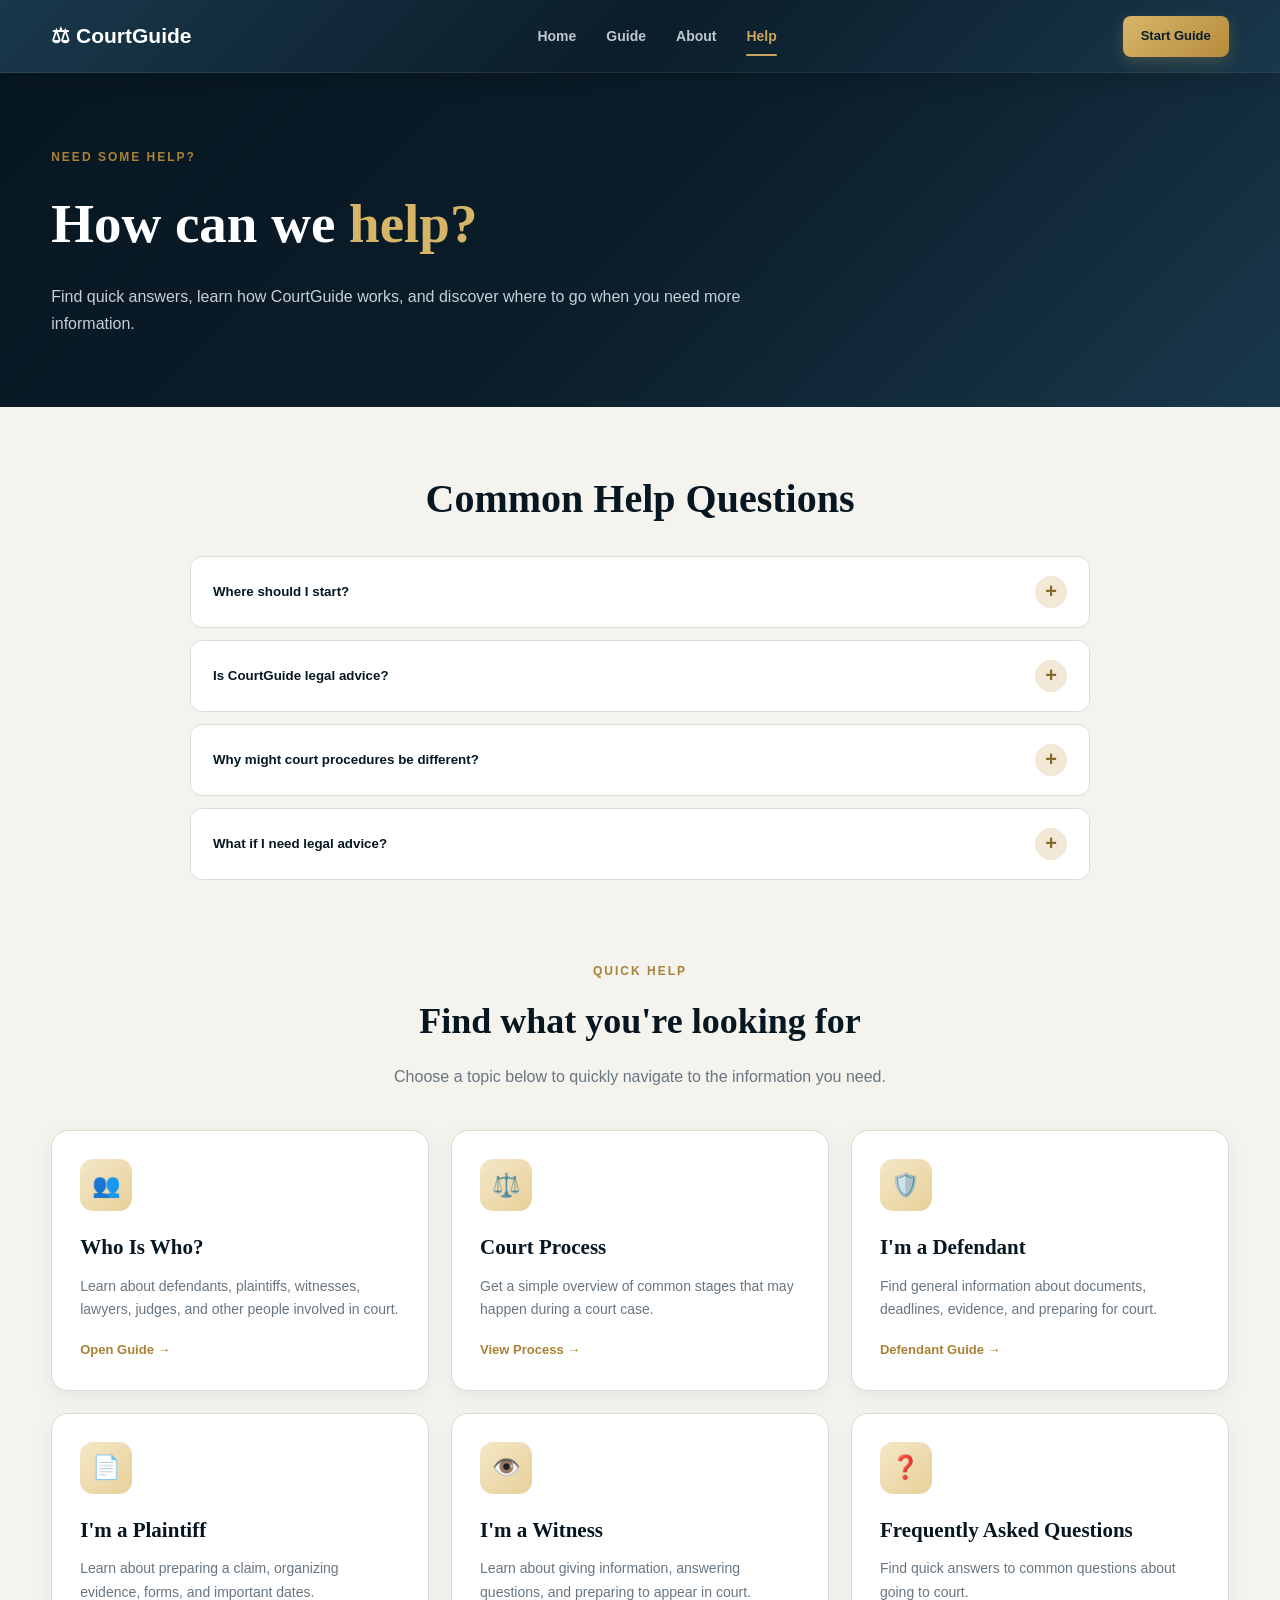
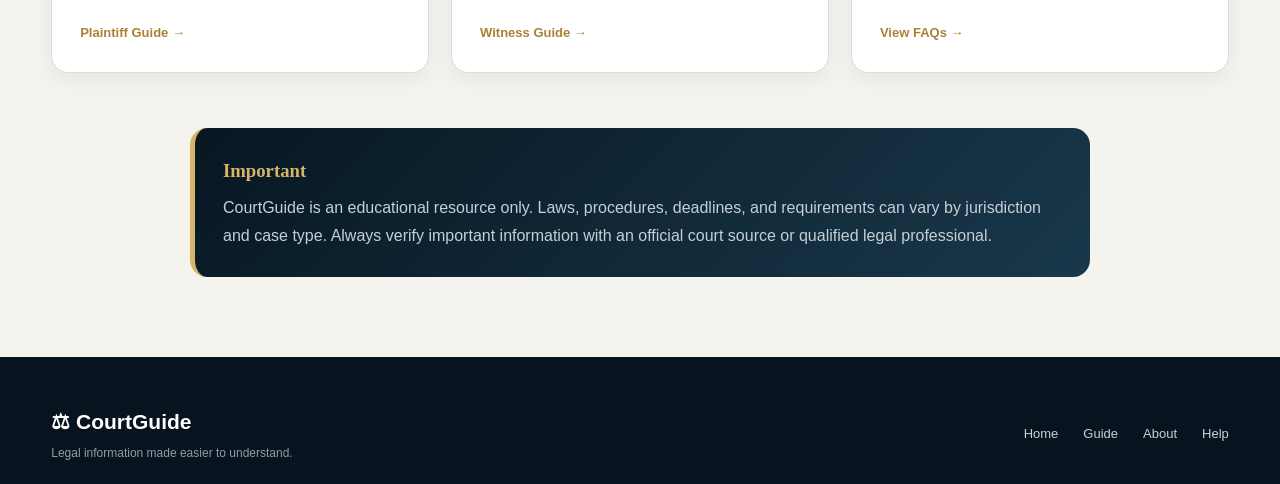
==== CourtGuideLaw-main/Court Law Guide (2)/Court Law Guide/Help.html @ 1403227d "Add files via upload" ====
<!DOCTYPE html>

<html lang="en">

<head>
    <meta charset="UTF-8">
    <meta name="viewport" content="width=device-width, initial-scale=1.0">


<title>CourtGuide | Help</title>

<link rel="stylesheet" href="style.css">

<style>
    /* =========================
       HELP PAGE
    ========================= */

    .feature-card {
    padding: 30px;

    background: white;

    border: 1px solid #e2ded5;
    border-radius: 17px;

    box-shadow:
        0 6px 20px rgba(0, 0, 0, 0.05);

    transition: 0.25s ease;
}

.feature-card:hover {
    transform: translateY(-6px);

    border-color: #c8a45d;

    box-shadow:
        0 14px 30px rgba(0, 0, 0, 0.09);
}

    .help-page {
        background: #f5f3ee;
    }

    .help-header {
        background: linear-gradient(135deg, #071722, #0b1d2a, #19384b);
        color: white;
        padding: 70px 0;
    }

    .help-header h1 {
        margin: 0 0 15px;
        font-family: Georgia, "Times New Roman", serif;
        font-size: 55px;
    }

    .help-header h1 span {
        color: #d7b568;
    }

    .help-header p {
        max-width: 700px;
        margin: 0;
        color: #c5d0d6;
        line-height: 1.7;
    }

    .help-content {
        padding: 65px 0 80px;
    }

    .help-heading {
        text-align: center;
        max-width: 700px;
        margin: 0 auto 40px;
    }

    .eyebrow {
        display: inline-block;
        margin-bottom: 12px;
        color: #a98235;
        font-size: 12px;
        font-weight: bold;
        letter-spacing: 2px;
    }

    .help-heading h2 {
        margin: 0 0 12px;
        color: #071722;
        font-family: Georgia, "Times New Roman", serif;
        font-size: 36px;
    }

    .help-heading p {
        color: #687681;
        line-height: 1.7;
    }

    /* =========================
       HELP CARDS
    ========================= */

    .help-grid {
        display: grid;
        grid-template-columns: repeat(3, 1fr);
        gap: 22px;
    }

    .help-card {
        position: relative;
        padding: 28px;
        background: white;
        border: 1px solid #dedbd3;
        border-radius: 17px;
        text-decoration: none;
        color: inherit;
        box-shadow: 0 7px 22px rgba(7, 23, 34, 0.06);

        transition:
            transform 0.3s ease,
            box-shadow 0.3s ease,
            border-color 0.3s ease;
    }

    .help-card:hover {
        transform: translateY(-7px);
        border-color: #d7b568;
        box-shadow: 0 16px 35px rgba(7, 23, 34, 0.13);
    }

.help-icon {
    width: 52px;
    height: 52px;

    display: flex;
    align-items: center;
    justify-content: center;

    margin-bottom: 20px;

    border-radius: 13px;

    background: linear-gradient(135deg, #f5e8c8, #e7cf98);

    font-size: 23px;

    transition:
        transform 0.45s cubic-bezier(0.22, 1, 0.36, 1),
        box-shadow 0.45s ease;
}

.help-card:hover .help-icon {
    transform: translateY(-7px) scale(1.08) rotate(-6deg);

    background: linear-gradient(
                135deg,
                #d7b568,
                #f0d99d
            );

    box-shadow:
        0 8px 16px rgba(11, 29, 42, 0.12);
}
    .help-card h3 {
        margin: 0 0 10px;
        color: #071722;
        font-family: Georgia, "Times New Roman", serif;
        font-size: 21px;
    }

    .help-card p {
        margin: 0;
        color: #687681;
        font-size: 14px;
        line-height: 1.7;
    }

    .help-card span {
        display: inline-block;
        margin-top: 18px;
        color: #a98235;
        font-size: 13px;
        font-weight: bold;

        transition: transform 0.25s ease;
    }

    .help-card:hover span {
        transform: translateX(5px);
    }

    /* =========================
       FAQ HELP
    ========================= */

    .help-faq {
        max-width: 900px;
        margin: 60px auto 0;
    }

    .help-faq h2 {
        margin-bottom: 25px;
        text-align: center;
        color: #071722;
        font-family: Georgia, "Times New Roman", serif;
        font-size: 40px;
    }

    .help-question {
        width: 100%;
        padding: 19px 22px;

        display: flex;
        align-items: center;
        justify-content: space-between;

        border: none;
        background: white;

        color: #071722;
        text-align: left;
        font-weight: bold;

        cursor: pointer;
    }

    .help-faq-item {
        overflow: hidden;
        margin-bottom: 12px;

        background: white;
        border: 1px solid #dedbd3;
        border-radius: 13px;

        transition: 0.25s ease;
    }

    .help-faq-item:hover {
        border-color: #d7b568;
    }

    .help-plus {
        width: 32px;
        height: 32px;

        display: flex;
        align-items: center;
        justify-content: center;

        border-radius: 50%;
        background: #f1e8d5;
        color: #8b682c;

        font-size: 20px;

        transition: 0.25s ease;
    }

    .help-question.open .help-plus {
        transform: rotate(45deg);
        background: #d7b568;
        color: #071722;
    }

    .help-answer {
        max-height: 0;
        overflow: hidden;
        background: #faf9f5;
        transition: max-height 0.3s ease;
    }

    .help-answer p {
        margin: 0;
        padding: 0 22px 20px;

        color: #687681;
        line-height: 1.7;
        font-size: 14px;
    }

    /* =========================
       NOTICE
    ========================= */

    .help-notice {
        max-width: 900px;
        margin: 55px auto 0;

        padding: 28px;

        background: linear-gradient(135deg, #071722, #19384b);
        color: white;

        border-radius: 17px;
        border-left: 5px solid #d7b568;
    }

    .help-notice h3 {
        margin: 0 0 8px;
        color: #d7b568;
        font-family: Georgia, "Times New Roman", serif;
    }

    .help-notice p {
        margin: 0;
        color: #c5d0d6;
        line-height: 1.7;
    }

    /* =========================
       MOBILE
    ========================= */

    @media (max-width: 900px) {
        .help-grid {
            grid-template-columns: repeat(2, 1fr);
        }
    }

    @media (max-width: 600px) {
        .help-header h1 {
            font-size: 42px;
        }

        .help-grid {
            grid-template-columns: 1fr;
        }

        .help-heading h2 {
            font-size: 30px;
        }
    }
</style>


</head>

<body class="help-page">


<!-- NAVBAR -->

<header class="navbar">

    <div class="container nav-container">

        <a href="index.html" class="logo">
            ⚖ CourtGuide
        </a>

        <nav>
            <a href="index.html">
                Home
            </a>

            <a href="guide.html">
                Guide
            </a>

            <a href="about.html">
                About
            </a>

            <a href="help.html" class="active">
                Help
            </a>
        </nav>

        <a href="guide.html" class="nav-button">
            Start Guide
        </a>

    </div>

</header>


<!-- HEADER -->

<section class="help-header">

    <div class="container">

        <span class="eyebrow">
            NEED SOME HELP?
        </span>

        <h1>
            How can we <span>help?</span>
        </h1>

        <p>
            Find quick answers, learn how CourtGuide works,
            and discover where to go when you need more
            information.
        </p>

    </div>

</section>

 <!-- FAQ -->

        <div class="help-faq">

            <h2>
                Common Help Questions
            </h2>


            <div class="help-faq-item">

                <button
                    class="help-question"
                    onclick="toggleHelpFAQ(this)"
                    type="button">

                    <span>
                        Where should I start?
                    </span>

                    <span class="help-plus">
                        +
                    </span>

                </button>

                <div class="help-answer">

                    <p>
                        If you are unsure where to begin,
                        start with the Who Is Who section
                        of the Guide. It can help you identify
                        the role that best describes your
                        situation.
                    </p>

                </div>

            </div>


            <div class="help-faq-item">

                <button
                    class="help-question"
                    onclick="toggleHelpFAQ(this)"
                    type="button">

                    <span>
                        Is CourtGuide legal advice?
                    </span>

                    <span class="help-plus">
                        +
                    </span>

                </button>

                <div class="help-answer">

                    <p>
                        No. CourtGuide provides general
                        educational information. It does not
                        replace advice from a qualified lawyer
                        or official court resource.
                    </p>

                </div>

            </div>


            <div class="help-faq-item">

                <button
                    class="help-question"
                    onclick="toggleHelpFAQ(this)"
                    type="button">

                    <span>
                        Why might court procedures be different?
                    </span>

                    <span class="help-plus">
                        +
                    </span>

                </button>

                <div class="help-answer">

                    <p>
                        Court procedures can vary depending
                        on the location, type of case, and
                        court involved. Always check the
                        official information that applies
                        to your situation.
                    </p>

                </div>

            </div>


            <div class="help-faq-item">

                <button
                    class="help-question"
                    onclick="toggleHelpFAQ(this)"
                    type="button">

                    <span>
                        What if I need legal advice?
                    </span>

                    <span class="help-plus">
                        +
                    </span>

                </button>

                <div class="help-answer">

                    <p>
                        Consider contacting a qualified legal
                        professional or an appropriate official
                        court resource for information specific
                        to your situation.
                    </p>

                </div>

            </div>

        </div>

<!-- CONTENT -->

<main class="help-content">

    <div class="container">

        <div class="help-heading">

            <span class="eyebrow">
                QUICK HELP
            </span>

            <h2>
                Find what you're looking for
            </h2>

            <p>
                Choose a topic below to quickly navigate
                to the information you need.
            </p>

        </div>


        <!-- HELP CARDS -->

        <div class="help-grid">

            <a href="guide.html?section=roles" class="help-card">

                <div class="help-icon">
                    👥
                </div>

                <h3>
                    Who Is Who?
                </h3>

                <p>
                    Learn about defendants, plaintiffs,
                    witnesses, lawyers, judges, and other
                    people involved in court.
                </p>

                <span>
                    Open Guide →
                </span>

            </a>


            <a href="guide.html?section=process" class="help-card">

                <div class="help-icon">
                    ⚖️
                </div>

                <h3>
                    Court Process
                </h3>

                <p>
                    Get a simple overview of common stages
                    that may happen during a court case.
                </p>

                <span>
                    View Process →
                </span>

            </a>


            <a href="guide.html?section=defendant" class="help-card">

                <div class="help-icon">
                    🛡️
                </div>

                <h3>
                    I'm a Defendant
                </h3>

                <p>
                    Find general information about documents,
                    deadlines, evidence, and preparing for court.
                </p>

                <span>
                    Defendant Guide →
                </span>

            </a>


            <a href="guide.html?section=plaintiff" class="help-card">

                <div class="help-icon">
                    📄
                </div>

                <h3>
                    I'm a Plaintiff
                </h3>

                <p>
                    Learn about preparing a claim, organizing
                    evidence, forms, and important dates.
                </p>

                <span>
                    Plaintiff Guide →
                </span>

            </a>


            <a href="guide.html?section=witness" class="help-card">

                <div class="help-icon">
                    👁️
                </div>

                <h3>
                    I'm a Witness
                </h3>

                <p>
                    Learn about giving information, answering
                    questions, and preparing to appear in court.
                </p>

                <span>
                    Witness Guide →
                </span>

            </a>


            <a href="guide.html?section=faq" class="help-card">

                <div class="help-icon">
                    ❓
                </div>

                <h3>
                    Frequently Asked Questions
                </h3>

                <p>
                    Find quick answers to common questions
                    about going to court.
                </p>

                <span>
                    View FAQs →
                </span>

            </a>

        </div>

<!-- NOTICE -->

        <div class="help-notice">

            <h3>
                Important
            </h3>

            <p>
                CourtGuide is an educational resource only.
                Laws, procedures, deadlines, and requirements
                can vary by jurisdiction and case type.
                Always verify important information with an
                official court source or qualified legal
                professional.
            </p>

        </div>

    </div>

</main>

<!-- FOOTER -->

<footer>

    <div class="container footer-content">

        <div>

            <a href="index.html" class="logo">
                ⚖ CourtGuide
            </a>

            <p>
                Legal information made easier to understand.
            </p>

        </div>

        <div class="footer-links">

            <a href="index.html">
                Home
            </a>

            <a href="guide.html">
                Guide
            </a>

            <a href="about.html">
                About
            </a>

            <a href="help.html">
                Help
            </a>

        </div>

    </div>

</footer>


<!-- FAQ JAVASCRIPT -->

<script>

    function toggleHelpFAQ(button) {

        const answer = button.nextElementSibling;
        const isOpen = button.classList.contains("open");

        document
            .querySelectorAll(".help-question")
            .forEach(function(item) {
                item.classList.remove("open");
            });

        document
            .querySelectorAll(".help-answer")
            .forEach(function(item) {
                item.style.maxHeight = null;
            });

        if (!isOpen) {

            button.classList.add("open");

            answer.style.maxHeight =
                answer.scrollHeight + "px";

        }

    }

</script>


</body>
</html>
---- CourtGuideLaw-main/Court Law Guide (2)/Court Law Guide/style.css ----
/* =========================================================
   COURTGUIDE
========================================================= */

/* =========================
   RESET
========================= */

* {
    margin: 0;
    padding: 0;
    box-sizing: border-box;
}

html {
    scroll-behavior: smooth;
}

body {
    font-family: Arial, Helvetica, sans-serif;
    background: #f5f3ee;
    color: #26343d;
    line-height: 1.6;
}

a {
    text-decoration: none;
    color: inherit;
}

button {
    font-family: inherit;
}

img {
    max-width: 100%;
    height: auto;
}


/* =========================
   VARIABLES
========================= */

:root {
    --navy-dark: #071722;
    --navy: #0b1d2a;
    --navy-light: #19384b;

    --gold: #c8a45d;
    --gold-light: #e2ca91;
    --gold-pale: #f3ead7;

    --cream: #f5f3ee;
    --white: #ffffff;

    --text: #26343d;
    --muted: #687681;
    --border: #dedbd3;

    --green: #3c9b72;
    --red: #c95c5c;
    --yellow: #d7a83f;

    --shadow-sm: 0 4px 12px rgba(0, 0, 0, 0.05);
    --shadow-md: 0 8px 25px rgba(0, 0, 0, 0.07);
    --shadow-lg: 0 15px 35px rgba(0, 0, 0, 0.11);

    --radius-sm: 8px;
    --radius-md: 12px;
    --radius-lg: 16px;
}


/* =========================
   CONTAINER
========================= */

.container {
    width: min(92%, 1180px);
    margin: 0 auto;
}


/* =========================================================
   NAVBAR
========================================================= */

.navbar {
    position: sticky;
    top: 0;
    z-index: 1000;

    background: linear-gradient(
        135deg,
        var(--navy-light),
        var(--navy),
        var(--navy-light)
    );

    color: white;

    border-bottom: 1px solid rgba(255, 255, 255, 0.08);

    box-shadow:
        0 4px 20px rgba(0, 0, 0, 0.18);
}

.nav-container {
    min-height: 72px;

    display: flex;
    align-items: center;
    justify-content: space-between;

    gap: 30px;
}

.logo {
    display: inline-flex;
    align-items: center;

    color: white;

    font-size: 21px;
    font-weight: 700;

    transition: 0.25s ease;
}

.logo:hover {
    color: var(--gold-light);
}


/* Navigation */

nav {
    display: flex;
    align-items: center;
    gap: 30px;
}

nav a {
    position: relative;

    color: #bdc8cf;

    font-size: 14px;
    font-weight: 600;

    padding: 25px 0;

    transition: 0.25s ease;
}

nav a:hover {
    color: white;
}

nav a.active {
    color: var(--gold);
}

nav a.active::after {
    content: "";

    position: absolute;
    left: 0;
    right: 0;
    bottom: 16px;

    height: 2px;

    background: var(--gold);
    border-radius: 10px;
}


/* Navbar CTA */

.nav-button {
    display: inline-flex;
    align-items: center;
    justify-content: center;

    padding: 10px 18px;

    border-radius: var(--radius-sm);

    background: linear-gradient(
        135deg,
        #d7b568,
        #b78c3e
    );

    color: #0b1d2a;

    font-size: 13px;
    font-weight: 700;

    box-shadow:
        0 5px 15px rgba(200, 164, 93, 0.25);

    transition: 0.25s ease;
}

.nav-button:hover {
    color: #071722;

    transform: translateY(-2px);

    box-shadow:
        0 8px 20px rgba(200, 164, 93, 0.35);
}


/* =========================================================
   GENERAL BUTTONS
========================================================= */

.button,
.primary-button,
.secondary-button {
    display: inline-flex;
    align-items: center;
    justify-content: center;

    min-height: 46px;
    padding: 12px 22px;

    border-radius: 9px;

    font-size: 14px;
    font-weight: 700;

    cursor: pointer;

    transition:
        transform 0.25s ease,
        box-shadow 0.25s ease,
        background 0.25s ease,
        color 0.25s ease,
        border-color 0.25s ease;
}

.primary-button {
    background: linear-gradient(
        135deg,
        #d7b568,
        #b78c3e
    );

    color: #0b1d2a;

    box-shadow:
        0 6px 18px rgba(200, 164, 93, 0.25);
}

.primary-button:hover {
    transform: translateY(-3px);

    background: linear-gradient(
        135deg,
        #e5ca8b,
        #c49b4d
    );

    box-shadow:
        0 10px 24px rgba(200, 164, 93, 0.3);
}

.secondary-button {
    border: 1px solid rgba(255, 255, 255, 0.3);

    background: rgba(255, 255, 255, 0.04);

    color: white;
}

.secondary-button:hover {
    transform: translateY(-3px);

    border-color: var(--gold);

    background: rgba(200, 164, 93, 0.1);

    color: var(--gold-light);
}

.button {
    border: none;

    background: var(--gold);

    color: var(--navy);
}

.button:hover {
    transform: translateY(-3px);
    box-shadow: var(--shadow-md);
}


/* =========================================================
   HERO
========================================================= */

.hero {
    position: relative;
    overflow: hidden;

    background:
        radial-gradient(
            circle at 80% 20%,
            rgba(200, 164, 93, 0.12),
            transparent 30%
        ),
        linear-gradient(
            135deg,
            var(--navy-dark),
            var(--navy),
            var(--navy-light)
        );

    color: white;

    padding: 105px 0;
}

.hero::after {
    content: "";

    position: absolute;

    width: 350px;
    height: 350px;

    right: -150px;
    bottom: -180px;

    border-radius: 50%;

    background: rgba(200, 164, 93, 0.06);
}

.hero .container {
    position: relative;
    z-index: 1;
}

.eyebrow {
    display: inline-block;

    margin-bottom: 15px;

    color: var(--gold);

    font-size: 11px;
    font-weight: 800;

    letter-spacing: 2px;
}

.hero h1 {
    max-width: 850px;

    margin-bottom: 24px;

    font-family: Georgia, "Times New Roman", serif;

    font-size: clamp(44px, 7vw, 72px);

    line-height: 1.05;

    letter-spacing: -1px;
}

.hero h1 span {
    display: block;
    color: var(--gold);
}

.hero p {
    max-width: 680px;

    margin-bottom: 30px;

    color: #bdc8cf;

    font-size: 16px;
    line-height: 1.8;
}

.hero-buttons {
    display: flex;
    flex-wrap: wrap;
    gap: 14px;
}


/* =========================================================
   SECTIONS
========================================================= */

.section {
    padding: 85px 0;
}

.alternate-section {
    background: #ffffff;
}

.section-heading {
    max-width: 700px;

    margin: 0 auto 45px;

    text-align: center;
}

.section-heading h2 {
    margin-bottom: 12px;

    color: var(--navy);

    font-family: Georgia, "Times New Roman", serif;

    font-size: clamp(32px, 5vw, 44px);

    line-height: 1.15;
}

.section-heading p {
    color: var(--muted);
}


/* =========================================================
   HOME CARDS
========================================================= */

.info-card-grid {
    display: grid;
    grid-template-columns: repeat(3, 1fr);
    gap: 22px;
}

.guide-card {
    position: relative;
    overflow: hidden;

    width: 100%;

    background: white;

    border: 1px solid #e2ded5;

    border-radius: var(--radius-lg);

    padding: 27px;

    box-shadow: var(--shadow-sm);

    cursor: pointer;

    text-align: left;

    font-family: inherit;

    transition:
        transform 0.3s ease,
        border-color 0.3s ease,
        box-shadow 0.3s ease,
        background 0.3s ease;
}

.guide-card::before {
    content: "";

    position: absolute;

    top: 0;
    left: 0;

    width: 100%;
    height: 4px;

    background: linear-gradient(
        90deg,
        var(--gold),
        var(--gold-light)
    );
}

.guide-card:hover {
    transform: translateY(-7px);

    border-color: var(--gold);

    box-shadow: var(--shadow-lg);
}

.home-card {
    display: block;
    min-height: 225px;
}


/* =========================
   GUIDE ICON HOVER
========================= */

.organize-button-container {
    margin-top: 18px;
    position: relative;
    z-index: 2;
}

.organize-button {
    display: inline-block;
    padding: 10px 16px;
    background: #0b1d2a;
    color: white;
    border-radius: 10px;
    text-decoration: none;
    font-size: 13px;
    font-weight: bold;
    transition: 0.25s ease;
}

.organize-button:hover {
    transform: translateY(-3px);
    background: #d7b568;
    color: #071722;
}

.guide-icon {
    width: 52px;
    height: 52px;
    display: flex;
    align-items: center;
    justify-content: center;
    margin-bottom: 18px;
    border-radius: 14px;

    background: linear-gradient(135deg, #f5e8c8, #e7cf98);
    color: #0b1d2a;
    font-size: 23px;

    box-shadow: 0 5px 12px rgba(11, 29, 42, 0.10);

    transform: translateY(0) scale(1) rotate(0deg);

    transition:
        transform 0.45s cubic-bezier(0.22, 1, 0.36, 1),
        background 0.45s ease,
        box-shadow 0.45s ease;
}

.guide-card:hover .guide-icon {
    transform: translateY(-7px) scale(1.08) rotate(-6deg);

    background: linear-gradient(135deg, #d7b568, #f0d99d);

    box-shadow: 0 12px 24px rgba(11, 29, 42, 0.20);
}
.guide-card h3 {
    margin-bottom: 10px;

    color: var(--navy);

    font-family: Georgia, "Times New Roman", serif;

    font-size: 21px;

    transition: 0.25s ease;
}

.guide-card p {
    color: var(--muted);

    font-size: 13px;

    line-height: 1.7;
}

.card-link {
    display: inline-block;

    margin-top: 17px;

    color: #9b742e;

    font-size: 12px;
    font-weight: 700;

    transition: 0.25s ease;
}

.guide-card:hover .card-link {
    color: var(--navy);
}

.dark-card {
    background: white;
}

.dark-card .guide-icon {
    background: rgba(215, 181, 104, 0.15);
    color: var(--gold);
}

.dark-card .card-link {
    color: var(--gold);
}


/* =========================================================
   CARD ARROW
========================================================= */

.guide-card::after {
    content: "→";

    position: absolute;

    top: 20px;
    right: 20px;

    width: 32px;
    height: 32px;

    display: flex;
    align-items: center;
    justify-content: center;

    border-radius: 50%;

    background: #f3ead7;

    color: #8b682c;

    transition:
        transform 0.3s ease,
        background 0.3s ease,
        color 0.3s ease;
}

.guide-card:hover::after {
    transform: translateX(5px);

    background: #d7b568;

    color: #071722;
}


/* =========================================================
   CARD MORE INFORMATION
========================================================= */

.more-info {
    max-height: 0;

    opacity: 0;

    overflow: hidden;

    margin-top: 0;

    color: #52616b;

    font-size: 13px;

    line-height: 1.6;

    transform: translateY(-8px);

    transition:
        max-height 0.45s ease,
        opacity 0.35s ease,
        margin-top 0.35s ease,
        transform 0.35s ease;
}

.guide-card:hover .more-info {
    max-height: 120px;

    opacity: 1;

    margin-top: 15px;

    transform: translateY(0);
}

.card-action {
    display: block;

    margin-top: 16px;

    color: #9a7735;

    font-size: 13px;
    font-weight: 700;

    transition:
        transform 0.3s ease,
        color 0.3s ease;
}

.guide-card:hover .card-action {
    transform: translateX(5px);

    color: var(--navy);
}


/* =========================================================
   ORGANIZE BUTTON
========================================================= */

.organize-button-container {
    margin-top: 18px;
}

.organize-button {
    display: inline-flex;
    align-items: center;
    justify-content: center;

    padding: 11px 18px;

    background: linear-gradient(
        135deg,
        #19384b,
        #0b1d2a
    );

    color: white;

    border-radius: 10px;

    text-decoration: none;

    font-size: 13px;
    font-weight: bold;

    box-shadow:
        0 5px 14px rgba(11, 29, 42, 0.15);

    transition:
        transform 0.25s ease,
        box-shadow 0.25s ease,
        background 0.25s ease;
}

.organize-button:hover {
    transform: translateY(-3px);

    background: linear-gradient(
        135deg,
        #d7b568,
        #c8a45d
    );

    color: #071722;

    box-shadow:
        0 9px 20px rgba(11, 29, 42, 0.18);
}


/* =========================================================
   QUICK HELP
========================================================= */

.two-column {
    display: grid;

    grid-template-columns: 1fr 1fr;

    align-items: center;

    gap: 60px;
}

.two-column h2 {
    margin-bottom: 15px;

    color: var(--navy);

    font-family: Georgia, "Times New Roman", serif;

    font-size: 40px;

    line-height: 1.15;
}

.two-column > div:first-child p {
    max-width: 560px;
    color: var(--muted);
}

.quick-links {
    display: flex;
    flex-direction: column;
    gap: 12px;
}

.quick-link {
    display: flex;
    align-items: center;

    gap: 15px;

    padding: 17px 18px;

    background: white;

    border: 1px solid var(--border);

    border-radius: 12px;

    box-shadow: var(--shadow-sm);

    transition:
        transform 0.25s ease,
        border-color 0.25s ease,
        box-shadow 0.25s ease;
}

.quick-link:hover {
    transform: translateX(6px);

    border-color: var(--gold);

    box-shadow: var(--shadow-md);
}

.quick-link > span {
    width: 44px;
    height: 44px;

    display: flex;
    align-items: center;
    justify-content: center;

    flex-shrink: 0;

    border-radius: 10px;

    background: var(--gold-pale);

    font-size: 20px;

    transition:
        transform 0.3s ease,
        background 0.3s ease,
        box-shadow 0.3s ease;
}

.quick-link:hover > span {
    transform:
        translateY(-4px)
        scale(1.08)
        rotate(-4deg);

    background: #d7b568;

    box-shadow:
        0 8px 16px rgba(11, 29, 42, 0.12);
}

.quick-link div {
    flex: 1;
}

.quick-link strong {
    display: block;

    color: var(--navy);

    font-size: 14px;
}

.quick-link small {
    color: var(--muted);
    font-size: 11px;
}

.quick-link b {
    color: var(--gold);
    font-size: 20px;
}


/* =========================================================
   DISCLAIMER
========================================================= */

.disclaimer-box,
.process-note {
    padding: 28px;

    border-left: 5px solid #d7b568;

    background:
        linear-gradient(
            135deg,
            var(--navy-dark),
            var(--navy-light)
        );

    color: white;

    border-radius: var(--radius-lg);

    box-shadow: var(--shadow-md);
}

.disclaimer-box h3,
.process-note h3 {
    margin-bottom: 8px;

    font-family: Georgia, "Times New Roman", serif;

    font-size: 22px;
}

.disclaimer-box p,
.process-note p {
    color: #c5d0d6;
    line-height: 1.75;
}


/* =========================================================
   GUIDE PAGE
========================================================= */

.guide-page {
    background: var(--cream);
}

.guide-header {
    position: relative;
    overflow: hidden;

    background:
        radial-gradient(
            circle at 85% 20%,
            rgba(200, 164, 93, 0.13),
            transparent 30%
        ),
        linear-gradient(
            135deg,
            var(--navy-dark),
            var(--navy),
            var(--navy-light)
        );

    color: white;

    padding: 75px 0;
}

.guide-header h1 {
    margin-bottom: 15px;

    font-family: Georgia, "Times New Roman", serif;

    font-size: clamp(42px, 6vw, 58px);

    line-height: 1.1;
}

.guide-header h1 span {
    color: var(--gold);
}

.guide-header p {
    max-width: 700px;

    color: #c5d0d6;

    line-height: 1.8;
}

.guide-content {
    padding: 60px 0 90px;
}


/* =========================================================
   GUIDE TABS
========================================================= */

.guide-tabs {
    display: flex;

    justify-content: center;
    align-items: center;

    flex-wrap: wrap;

    gap: 10px;

    margin-bottom: 32px;
}

.guide-tab {
    position: relative;

    min-width: 125px;

    padding: 13px 19px;

    border: 2px solid #ddd8ce;

    border-radius: 11px;

    background: white;

    color: #52616b;

    font-size: 13px;
    font-weight: 700;

    cursor: pointer;

    transition: 0.25s ease;
}

.guide-tab:hover {
    background: #faf6eb;

    border-color: var(--gold);

    color: #8b682c;

    transform: translateY(-2px);

    box-shadow: var(--shadow-sm);
}

.guide-tab.active {
    background:
        linear-gradient(
            135deg,
            var(--navy-light),
            var(--navy)
        );

    border-color: var(--navy);

    color: white;

    box-shadow:
        0 8px 20px rgba(11, 29, 42, 0.2);

    transform: translateY(-2px);
}

.guide-tab.active::after {
    content: "";

    position: absolute;

    left: 25%;
    right: 25%;

    bottom: -7px;

    height: 3px;

    border-radius: 10px;

    background: var(--gold);
}


/* =========================================================
   GUIDE SECTIONS
========================================================= */

.guide-section {
    display: none;

    max-width: 1100px;

    margin: 0 auto;

    padding: 38px;

    background: white;

    border: 1px solid var(--border);

    border-radius: var(--radius-lg);

    box-shadow: var(--shadow-md);

    animation: guideFade 0.3s ease;
}

.guide-section.active {
    display: block;
}

@keyframes guideFade {
    from {
        opacity: 0;
        transform: translateY(8px);
    }

    to {
        opacity: 1;
        transform: translateY(0);
    }
}

.guide-section > h2 {
    margin-bottom: 10px;

    color: var(--navy);

    font-family: Georgia, "Times New Roman", serif;

    font-size: 35px;

    line-height: 1.2;
}

.guide-intro {
    margin-bottom: 30px;

    color: var(--muted);

    line-height: 1.75;
}


/* =========================================================
   GUIDE CARDS
========================================================= */

.guide-cards {
    display: grid;

    grid-template-columns: repeat(3, 1fr);

    gap: 20px;
}

.guide-cards .guide-card {
    min-height: 205px;
}

.guide-cards .guide-card:hover {
    transform: translateY(-5px);
}


/* Warning */

.guide-card.warning {
    background: #fff8e8;
    border-color: #ead8aa;
}

.guide-card.warning::before {
    background: var(--yellow);
}


/* Success */

.guide-card.success {
    background: #f0faf5;
    border-color: #c9e4d5;
}

.guide-card.success::before {
    background: var(--green);
}


/* =========================================================
   FAQ
========================================================= */

.faq-list {
    display: flex;
    flex-direction: column;

    gap: 12px;
}

.faq-item {
    overflow: hidden;

    border: 1px solid var(--border);

    border-radius: 12px;

    background: white;

    transition:
        border-color 0.25s ease,
        box-shadow 0.25s ease;
}

.faq-item:hover {
    border-color: var(--gold);

    box-shadow: var(--shadow-sm);
}

.faq-question {
    width: 100%;

    min-height: 64px;

    display: flex;
    align-items: center;
    justify-content: space-between;

    gap: 20px;

    padding: 16px 19px;

    border: none;

    background: white;

    color: var(--navy);

    text-align: left;

    font-size: 14px;
    font-weight: 700;

    cursor: pointer;

    transition:
        background 0.25s ease;
}

.faq-question:hover {
    background: #faf8f2;
}

.faq-question > span:first-child {
    flex: 1;
}

.faq-question > span:last-child {
    width: 34px;
    height: 34px;

    display: flex;
    align-items: center;
    justify-content: center;

    flex-shrink: 0;

    border-radius: 50%;

    background: var(--gold-pale);

    color: #8b682c;

    font-size: 21px;

    transition:
        transform 0.3s ease,
        background 0.3s ease,
        color 0.3s ease;
}

.faq-item.open .faq-question > span:last-child {
    transform: rotate(45deg);

    background: var(--gold);

    color: var(--navy);
}

.faq-answer {
    display: block;

    height: 0;

    overflow: hidden;

    padding: 0 20px;

    background: #faf9f5;

    color: var(--muted);

    font-size: 14px;

    line-height: 1.75;

    transition:
        height 0.4s ease,
        padding-bottom 0.4s ease;
}

.faq-answer p {
    margin: 0;
}


/* =========================================================
   CONTACT PAGE
========================================================= */

.contact-page {
    max-width: 1100px;

    margin: 0 auto;

    padding: 80px 25px;
}

.contact-hero {
    max-width: 700px;

    margin: 0 auto 45px;

    text-align: center;
}

.contact-hero h1 {
    margin: 12px 0 18px;

    color: #061b2f;

    font-family: Georgia, "Times New Roman", serif;

    font-size: clamp(34px, 5vw, 56px);
}

.contact-hero p {
    color: #6d7982;

    font-size: 16px;

    line-height: 1.8;
}

.contact-container {
    display: grid;

    grid-template-columns: repeat(3, 1fr);

    gap: 20px;
}

.contact-card {
    padding: 30px 25px;

    background: white;

    border: 1px solid #dedbd3;

    border-radius: 16px;

    text-align: center;

    transition:
        transform 0.3s ease,
        box-shadow 0.3s ease,
        border-color 0.3s ease;
}

.contact-card:hover {
    transform: translateY(-6px);

    border-color: var(--gold);

    box-shadow:
        0 12px 28px rgba(6, 27, 47, 0.10);
}

.contact-icon {
    width: 60px;
    height: 60px;

    display: flex;
    align-items: center;
    justify-content: center;

    margin: 0 auto 20px;

    border-radius: 50%;

    background: #f3ead7;

    font-size: 26px;

    transition:
        transform 0.3s ease,
        background 0.3s ease,
        box-shadow 0.3s ease;
}

.contact-card:hover .contact-icon {
    transform:
        translateY(-5px)
        scale(1.1)
        rotate(5deg);

    background: #d7b568;

    box-shadow:
        0 8px 18px rgba(11, 29, 42, 0.15);
}

.contact-card h2 {
    margin-bottom: 14px;

    color: #061b2f;

    font-family: Georgia, "Times New Roman", serif;

    font-size: 24px;
}

.contact-card p {
    color: #6d7982;

    font-size: 14px;

    line-height: 1.8;
}

.contact-link {
    display: inline-block;

    margin-top: 12px;

    color: #9b7737;

    font-weight: 700;

    word-break: break-word;

    transition:
        color 0.25s ease,
        transform 0.25s ease;
}

.contact-link:hover {
    color: var(--navy);

    transform: translateY(-2px);
}

.contact-message {
    max-width: 700px;

    margin: 45px auto 0;

    padding: 35px 25px;

    border-radius: 16px;

    background: #061b2f;

    text-align: center;
}

.contact-message h2 {
    margin-bottom: 12px;

    color: #d7b568;

    font-family: Georgia, "Times New Roman", serif;
}

.contact-message p {
    margin: 0;

    color: #f5f3ee;

    line-height: 1.8;
}


/* =========================================================
   ABOUT PAGE
========================================================= */

.about-page {
    background: #f5f3ee;
    color: #263640;
}


/* About Hero */

.about-hero {
    position: relative;
    overflow: hidden;

    background:
        linear-gradient(
            135deg,
            #071722 0%,
            #0b1d2a 55%,
            #19384b 100%
        );

    color: white;

    padding: 85px 0;
}

.about-hero::after {
    content: "⚖";

    position: absolute;

    right: 8%;
    top: 50%;

    transform: translateY(-50%);

    font-size: 220px;

    color: rgba(215, 181, 104, 0.06);

    pointer-events: none;
}

.about-hero-content {
    max-width: 850px;

    position: relative;

    z-index: 1;
}

.about-hero h1 {
    margin: 12px 0 18px;

    font-family:
        Georgia,
        "Times New Roman",
        serif;

    font-size: clamp(42px, 6vw, 64px);

    line-height: 1.08;

    letter-spacing: -1px;
}

.about-hero h1 span {
    color: #d7b568;
}

.about-hero p {
    max-width: 700px;

    margin: 0;

    color: #c5d0d6;

    font-size: 17px;

    line-height: 1.8;
}


/* Purpose */

.purpose-section {
    padding: 80px 0;

    background: #f5f3ee;
}

.purpose-grid {
    display: grid;

    grid-template-columns: 0.9fr 1.1fr;

    gap: 70px;

    align-items: center;
}

.purpose-heading h2 {
    margin: 12px 0 0;

    color: #0b1d2a;

    font-family:
        Georgia,
        "Times New Roman",
        serif;

    font-size: 38px;

    line-height: 1.2;
}

.purpose-text {
    padding-left: 35px;

    border-left: 3px solid #d7b568;
}

.purpose-text p {
    margin: 0 0 18px;

    color: #687681;

    line-height: 1.8;

    font-size: 15px;
}

.purpose-text p:last-child {
    margin-bottom: 0;
}


/* About Sections */

.about-section {
    padding: 80px 0;
}

.about-section.light {
    background: #ffffff;
}

.about-section.dark {
    background:
        linear-gradient(
            135deg,
            #071722,
            #0b1d2a
        );
}

.about-section-heading {
    max-width: 700px;

    margin-bottom: 40px;
}

.about-section-heading h2 {
    margin: 10px 0 12px;

    color: #0b1d2a;

    font-family:
        Georgia,
        "Times New Roman",
        serif;

    font-size: 38px;

    line-height: 1.2;
}

.about-section-heading p {
    margin: 0;

    color: #687681;

    line-height: 1.7;
}

.dark .about-section-heading h2 {
    color: white;
}

.dark .about-section-heading p {
    color: #c5d0d6;
}


/* Audience */

.audience-grid {
    display: grid;

    grid-template-columns: repeat(4, 1fr);

    gap: 20px;
}

.audience-card {
    position: relative;

    display: block;

    padding: 28px;

    background: white;

    color: inherit;

    text-decoration: none;

    cursor: pointer;

    border: 1px solid #e2ded5;

    border-radius: 16px;

    box-shadow:
        0 6px 20px rgba(0, 0, 0, 0.05);

    transition:
        transform 0.25s ease,
        box-shadow 0.25s ease,
        border-color 0.25s ease;
}

.audience-card:hover {
    transform: translateY(-7px);

    border-color: #c8a45d;

    box-shadow:
        0 15px 32px rgba(11, 29, 42, 0.12);
}

.audience-number {
    display: inline-flex;

    width: 40px;
    height: 40px;

    align-items: center;
    justify-content: center;

    margin-bottom: 22px;

    border-radius: 10px;

    background: #f3ead7;

    color: #8b682c;

    font-size: 13px;
    font-weight: bold;
}

.audience-card h3 {
    margin: 0 0 10px;

    color: #0b1d2a;

    font-family:
        Georgia,
        "Times New Roman",
        serif;

    font-size: 21px;
}

.audience-card p {
    margin: 0;

    color: #687681;

    font-size: 14px;

    line-height: 1.7;
}


/* Feature Cards */

.feature-grid {
    display: grid;

    grid-template-columns: repeat(3, 1fr);

    gap: 22px;
}

.feature-card {
    padding: 30px;

    background: white;

    border: 1px solid #e2ded5;

    border-radius: 17px;

    box-shadow:
        0 6px 20px rgba(0, 0, 0, 0.05);

    transition:
        transform 0.25s ease,
        border-color 0.25s ease,
        box-shadow 0.25s ease;
}

.feature-card:hover {
    transform: translateY(-6px);

    border-color: #c8a45d;

    box-shadow:
        0 14px 30px rgba(0, 0, 0, 0.09);
}


/* About icon hover */

.feature-icon {
    width: 52px;
    height: 52px;

    display: flex;
    align-items: center;
    justify-content: center;

    margin-bottom: 20px;

    border-radius: 13px;

    background: #f3ead7;

    font-size: 23px;

    transition:
        transform 0.45s cubic-bezier(0.22, 1, 0.36, 1),
        box-shadow 0.45s ease;
}

.feature-card:hover .feature-icon {
    transform:
        translateY(-7px)
        scale(1.08)
        rotate(-6deg);

    /* Keeps the original cream icon background */
    background: #f3ead7;

    box-shadow:
        0 8px 16px rgba(11, 29, 42, 0.12);
}

.feature-card h3 {
    margin: 0 0 10px;

    color: #0b1d2a;

    font-family:
        Georgia,
        "Times New Roman",
        serif;

    font-size: 21px;
}

.feature-card p {
    margin: 0;

    color: #687681;

    line-height: 1.7;

    font-size: 14px;
}


/* How It Works */

.how-grid {
    display: grid;

    grid-template-columns: repeat(3, 1fr);

    gap: 22px;
}

.how-card {
    position: relative;

    padding: 30px;

    background: #ffffff;

    border-radius: 17px;

    border: 1px solid #dedbd3;

    overflow: hidden;
}

.how-card::before {
    content: "";

    position: absolute;

    left: 0;
    top: 0;

    width: 100%;
    height: 4px;

    background: #d7b568;
}

.how-number {
    display: block;

    margin-bottom: 25px;

    color: #b38d46;

    font-size: 13px;
    font-weight: bold;

    letter-spacing: 1px;
}

.how-card h3 {
    margin: 0 0 10px;

    color: #0b1d2a;

    font-family:
        Georgia,
        "Times New Roman",
        serif;

    font-size: 23px;
}

.how-card p {
    margin: 0;

    color: #687681;

    line-height: 1.7;

    font-size: 14px;
}


/* About Disclaimer */

.about-disclaimer {
    padding: 70px 0;

    background: #f5f3ee;
}

.about-disclaimer-box {
    max-width: 950px;

    margin: auto;

    padding: 35px 40px;

    background:
        linear-gradient(
            135deg,
            #071722,
            #19384b
        );

    border: 1px solid #ead8aa;

    border-left: 5px solid #d7b568;

    border-radius: 16px;

    box-shadow:
        0 8px 25px rgba(0, 0, 0, 0.05);
}

.about-disclaimer-box h2 {
    margin: 0 0 12px;

    color: #d7b568;

    font-family:
        Georgia,
        "Times New Roman",
        serif;

    font-size: 27px;
}

.about-disclaimer-box p {
    margin: 0 0 12px;

    color: #c5d0d6;

    line-height: 1.7;

    font-size: 14px;
}

.about-disclaimer-box p:last-child {
    margin-bottom: 0;
}


/* About CTA */

.about-cta {
    padding: 70px 0;

    background:
        linear-gradient(
            135deg,
            #071722,
            #19384b
        );

    text-align: center;
}

.about-cta h2 {
    margin: 0 0 12px;

    color: white;

    font-family:
        Georgia,
        "Times New Roman",
        serif;

    font-size: 36px;
}

.about-cta p {
    max-width: 600px;

    margin: 0 auto 25px;

    color: #c5d0d6;

    line-height: 1.7;
}

.about-cta-button {
    display: inline-block;

    padding: 14px 25px;

    background: #d7b568;

    color: #0b1d2a;

    border-radius: 10px;

    text-decoration: none;

    font-weight: bold;

    transition: 0.25s ease;
}

.about-cta-button:hover {
    background: #e5c77f;

    transform: translateY(-2px);
}


/* =========================================================
   FOOTER
========================================================= */

footer {
    background: #07131e;

    color: white;

    padding: 48px 0 20px;
}

.footer {
    padding: 45px 0 20px;

    background: #06131d;

    color: #c8d1d6;
}

.footer-content {
    display: flex;

    align-items: center;
    justify-content: space-between;

    gap: 30px;
}

.footer-content strong {
    font-size: 17px;
}

.footer-content p {
    margin-top: 6px;

    color: #8f9da6;

    font-size: 12px;
}

.footer .logo {
    color: white;
    text-decoration: none;
}

.footer p {
    color: #8f9da5;
}

.footer-links {
    display: flex;

    gap: 25px;
}

.footer-links a {
    color: #c8d1d6;

    font-size: 13px;

    transition: 0.2s ease;
}

.footer-links a:hover {
    color: var(--gold);
}

.footer-bottom {
    margin-top: 35px;

    padding-top: 20px;

    border-top:
        1px solid rgba(255, 255, 255, 0.08);

    color: #71808a;

    font-size: 11px;

    text-align: center;
}


/* =========================================================
   EXTRA
========================================================= */

.mixboyzzz a {
    transform: translateX(120px);

    font-family:
        "Courier New",
        Courier,
        monospace;
}


/* =========================================================
   RESPONSIVE — TABLET
========================================================= */

@media (max-width: 900px) {

    .info-card-grid,
    .guide-cards {
        grid-template-columns: repeat(2, 1fr);
    }

    .two-column {
        grid-template-columns: 1fr;

        gap: 35px;
    }

    .hero {
        padding: 80px 0;
    }

    .nav-container {
        gap: 18px;
    }

    nav {
        gap: 20px;
    }

    .contact-container {
        grid-template-columns: repeat(2, 1fr);
    }

    .purpose-grid {
        grid-template-columns: 1fr;

        gap: 35px;
    }

    .purpose-text {
        padding-left: 25px;
    }

    .audience-grid {
        grid-template-columns: repeat(2, 1fr);
    }

    .feature-grid,
    .how-grid {
        grid-template-columns: 1fr;
    }
}


/* =========================================================
   RESPONSIVE — MOBILE
========================================================= */

@media (max-width: 600px) {

    .container {
        width: 92%;
    }


    /* Navbar */

    .nav-container {
        min-height: auto;

        flex-wrap: wrap;

        padding: 15px 0;
    }

    .logo {
        font-size: 19px;
    }

    nav {
        order: 3;

        width: 100%;

        justify-content: center;

        gap: 25px;
    }

    nav a {
        padding: 8px 0;
    }

    nav a.active::after {
        bottom: 0;
    }

    .nav-button {
        padding: 9px 14px;

        font-size: 12px;
    }


    /* Hero */

    .hero {
        padding: 65px 0;
    }

    .hero h1 {
        font-size: 43px;
    }

    .hero p {
        font-size: 14px;
    }

    .hero-buttons {
        flex-direction: column;
    }

    .primary-button,
    .secondary-button {
        width: 100%;
    }


    /* Sections */

    .section {
        padding: 60px 0;
    }

    .section-heading {
        margin-bottom: 30px;
    }

    .section-heading h2 {
        font-size: 34px;
    }


    /* Cards */

    .info-card-grid,
    .guide-cards {
        grid-template-columns: 1fr;
    }

    .home-card {
        min-height: auto;
    }


    /* Guide */

    .guide-header {
        padding: 55px 0;
    }

    .guide-header h1 {
        font-size: 42px;
    }

    .guide-content {
        padding: 40px 0 60px;
    }

    .guide-tabs {
        display: grid;

        grid-template-columns: 1fr 1fr;

        width: 100%;
    }

    .guide-tab {
        width: 100%;

        min-width: 0;

        padding: 12px 8px;

        font-size: 12px;
    }

    .guide-section {
        padding: 23px 18px;
    }

    .guide-section > h2 {
        font-size: 30px;
    }


    /* Quick help */

    .two-column h2 {
        font-size: 34px;
    }


    /* About */

    .about-hero {
        padding: 65px 0;
    }

    .about-hero h1 {
        font-size: 42px;
    }

    .about-hero::after {
        display: none;
    }

    .purpose-section,
    .about-section {
        padding: 60px 0;
    }

    .purpose-heading h2,
    .about-section-heading h2 {
        font-size: 31px;
    }

    .audience-grid {
        grid-template-columns: 1fr;
    }

    .about-disclaimer {
        padding: 50px 0;
    }

    .about-disclaimer-box {
        padding: 25px;
    }

    .about-cta h2 {
        font-size: 30px;
    }


    /* Contact */

    .contact-page {
        padding: 55px 20px;
    }

    .contact-container {
        grid-template-columns: 1fr;
    }

    .contact-card {
        padding: 25px 20px;
    }


    /* Footer */

    .footer-content {
        flex-direction: column;

        text-align: center;
    }

    .footer-links {
        gap: 20px;

        flex-wrap: wrap;

        justify-content: center;
    }
}


/* =========================================================
   ACCESSIBILITY
========================================================= */

button:focus-visible,
a:focus-visible {
    outline:
        3px solid rgba(200, 164, 93, 0.55);

    outline-offset: 3px;
}


/* =========================================================
   REDUCED MOTION
========================================================= */

@media (prefers-reduced-motion: reduce) {

    *,
    *::before,
    *::after {
        scroll-behavior: auto !important;

        transition-duration: 0.01ms !important;

        animation-duration: 0.01ms !important;
    }

    .guide-icon {
        animation: none;
    }

    .guide-card:hover .guide-icon {
        transform: none;
    }

    .more-info,
    .contact-icon,
    .quick-link > span,
    .feature-icon {
        transition: none;
    }
}


.guide-icon,
.feature-icon,
.help-icon,
.contact-icon {
    transition:
        transform 0.45s cubic-bezier(0.22, 1, 0.36, 1),
        box-shadow 0.45s ease;
}

.guide-card:hover .guide-icon,
.feature-card:hover .feature-icon,
.help-card:hover .help-icon,
.contact-card:hover .contact-icon {
    transform: translateY(-7px) scale(1.08) rotate(-6deg);
}
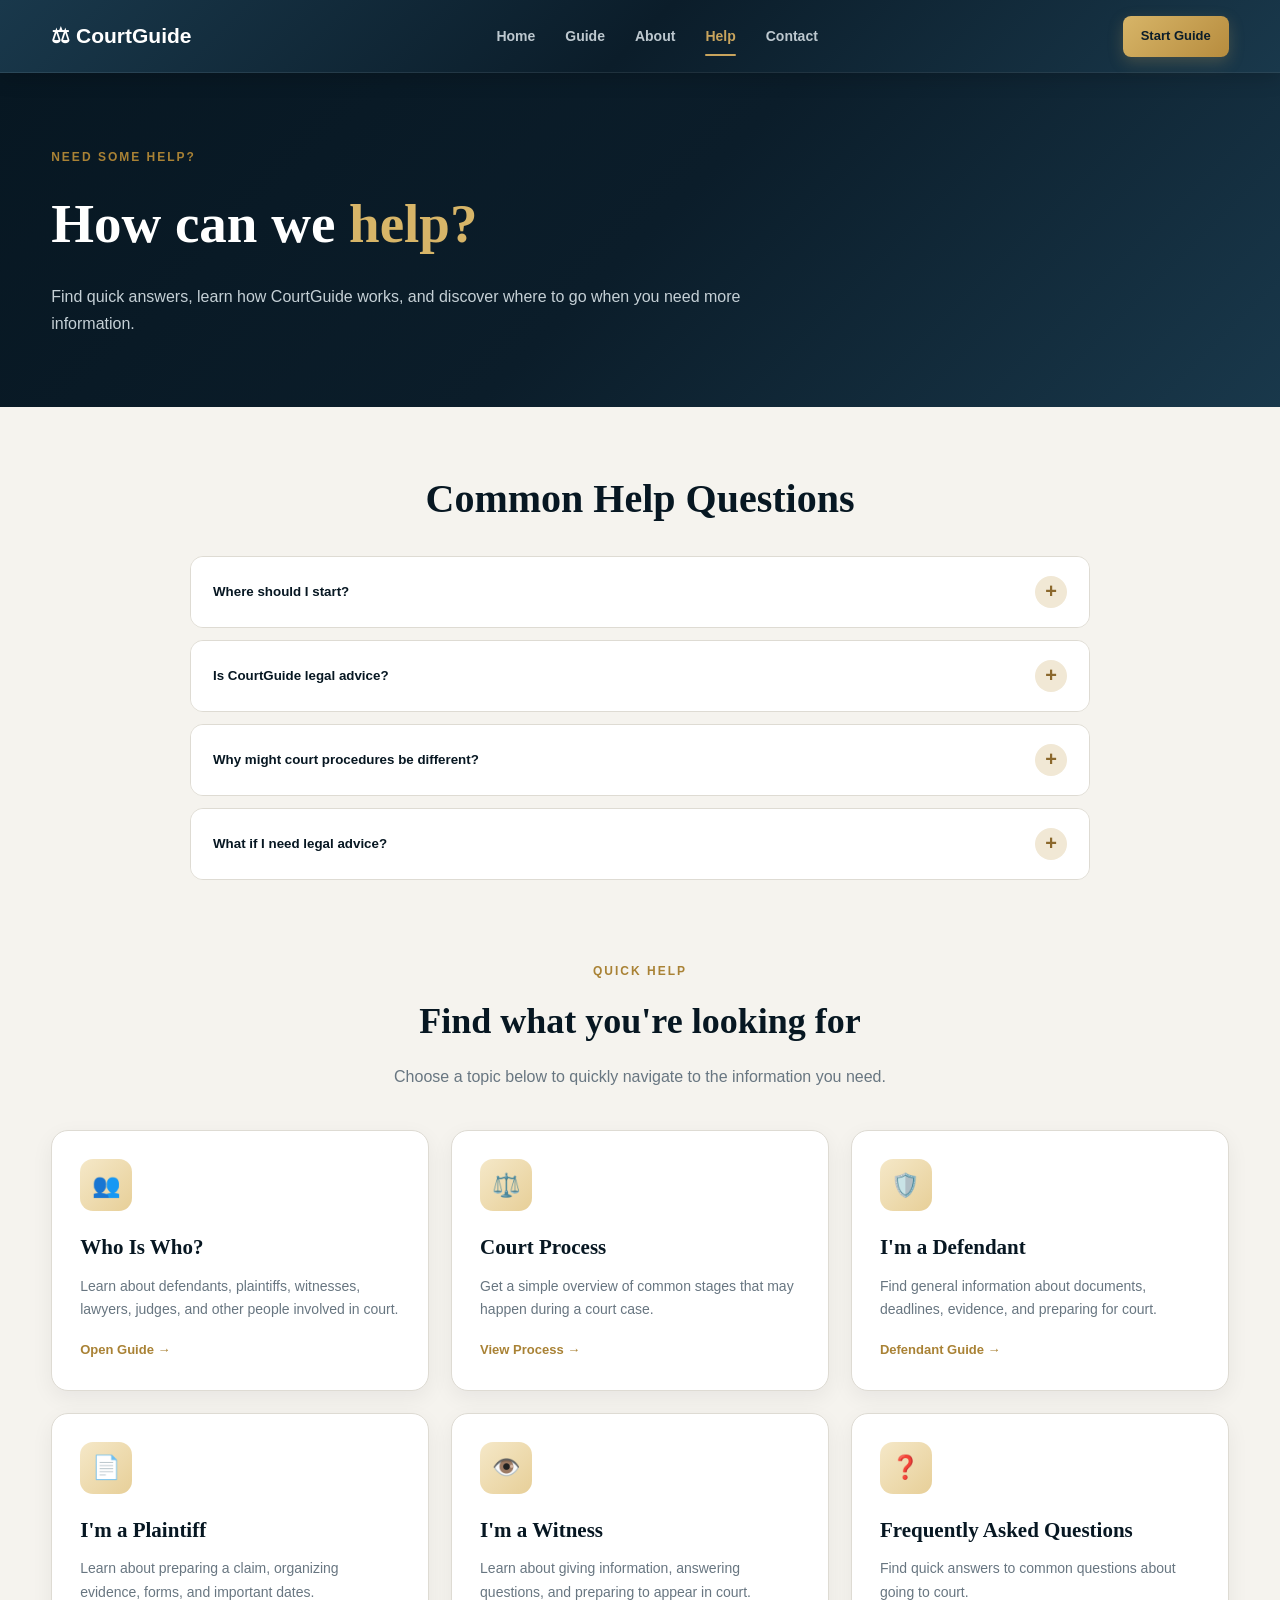
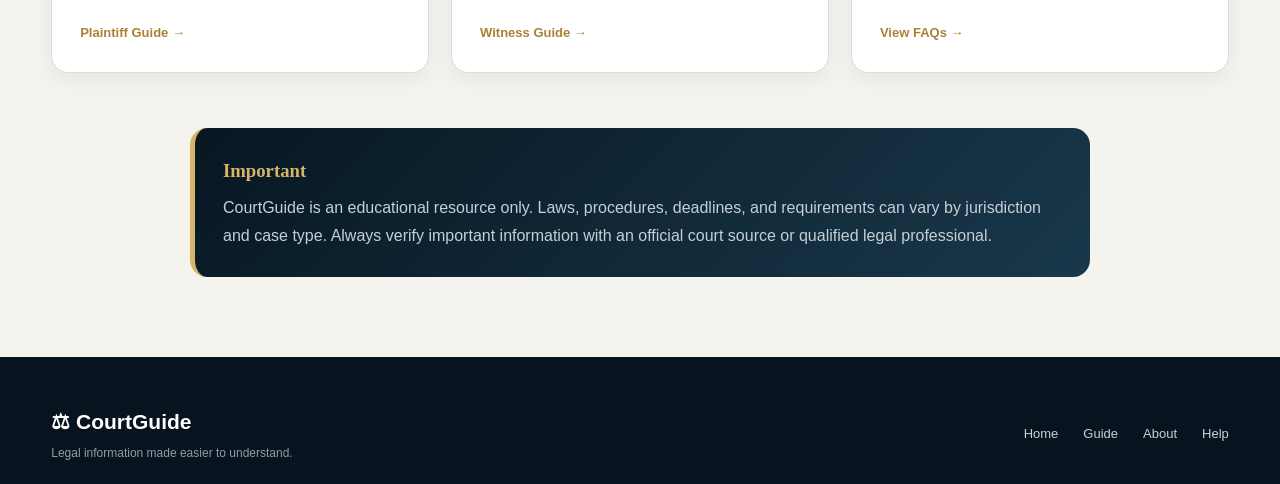
==== commit f50c4831: "Update Help.html" ====
--- a/CourtGuideLaw-main/Court Law Guide (2)/Court Law Guide/Help.html
+++ b/CourtGuideLaw-main/Court Law Guide (2)/Court Law Guide/Help.html
@@ -365,11 +365,17 @@
             <a href="help.html" class="active">
                 Help
             </a>
+
+            <a href="contact.html">
+                Contact
+            </a>
         </nav>
 
         <a href="guide.html" class="nav-button">
             Start Guide
         </a>
+
+        
 
     </div>
 
